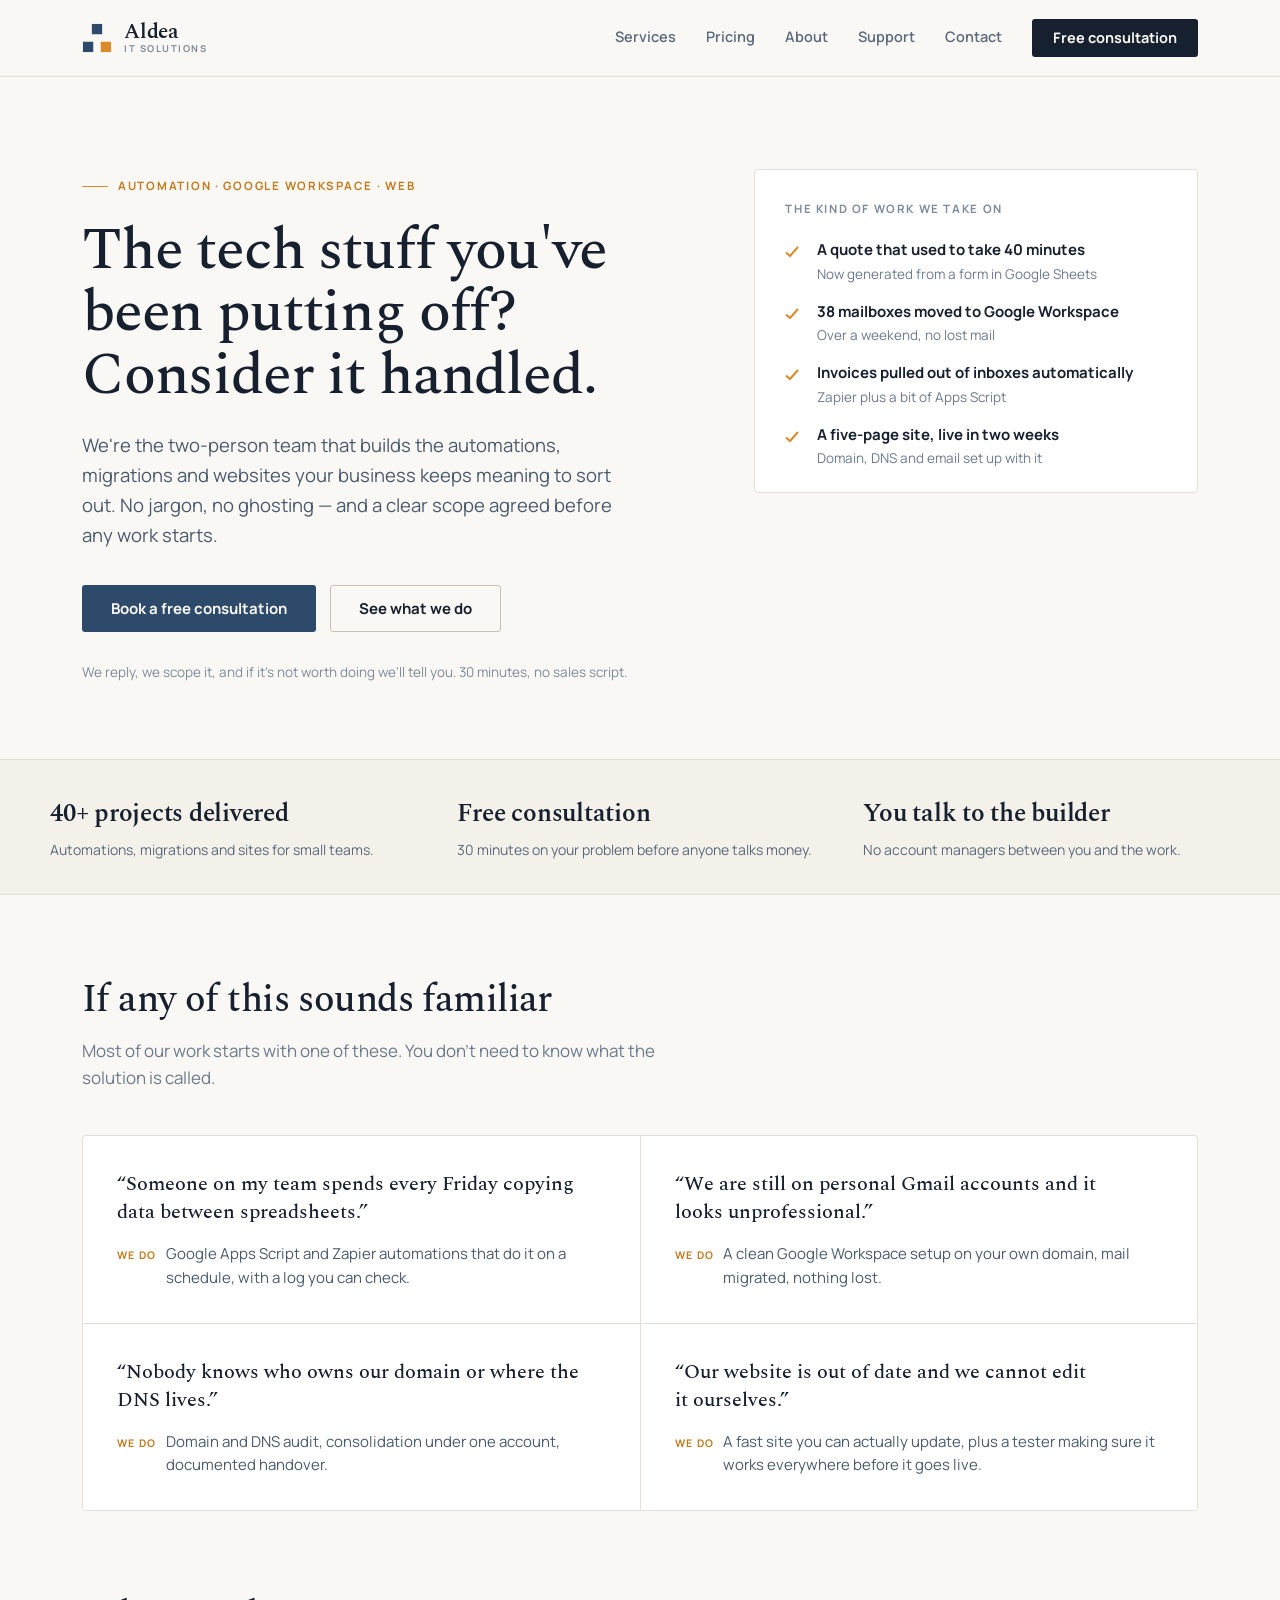
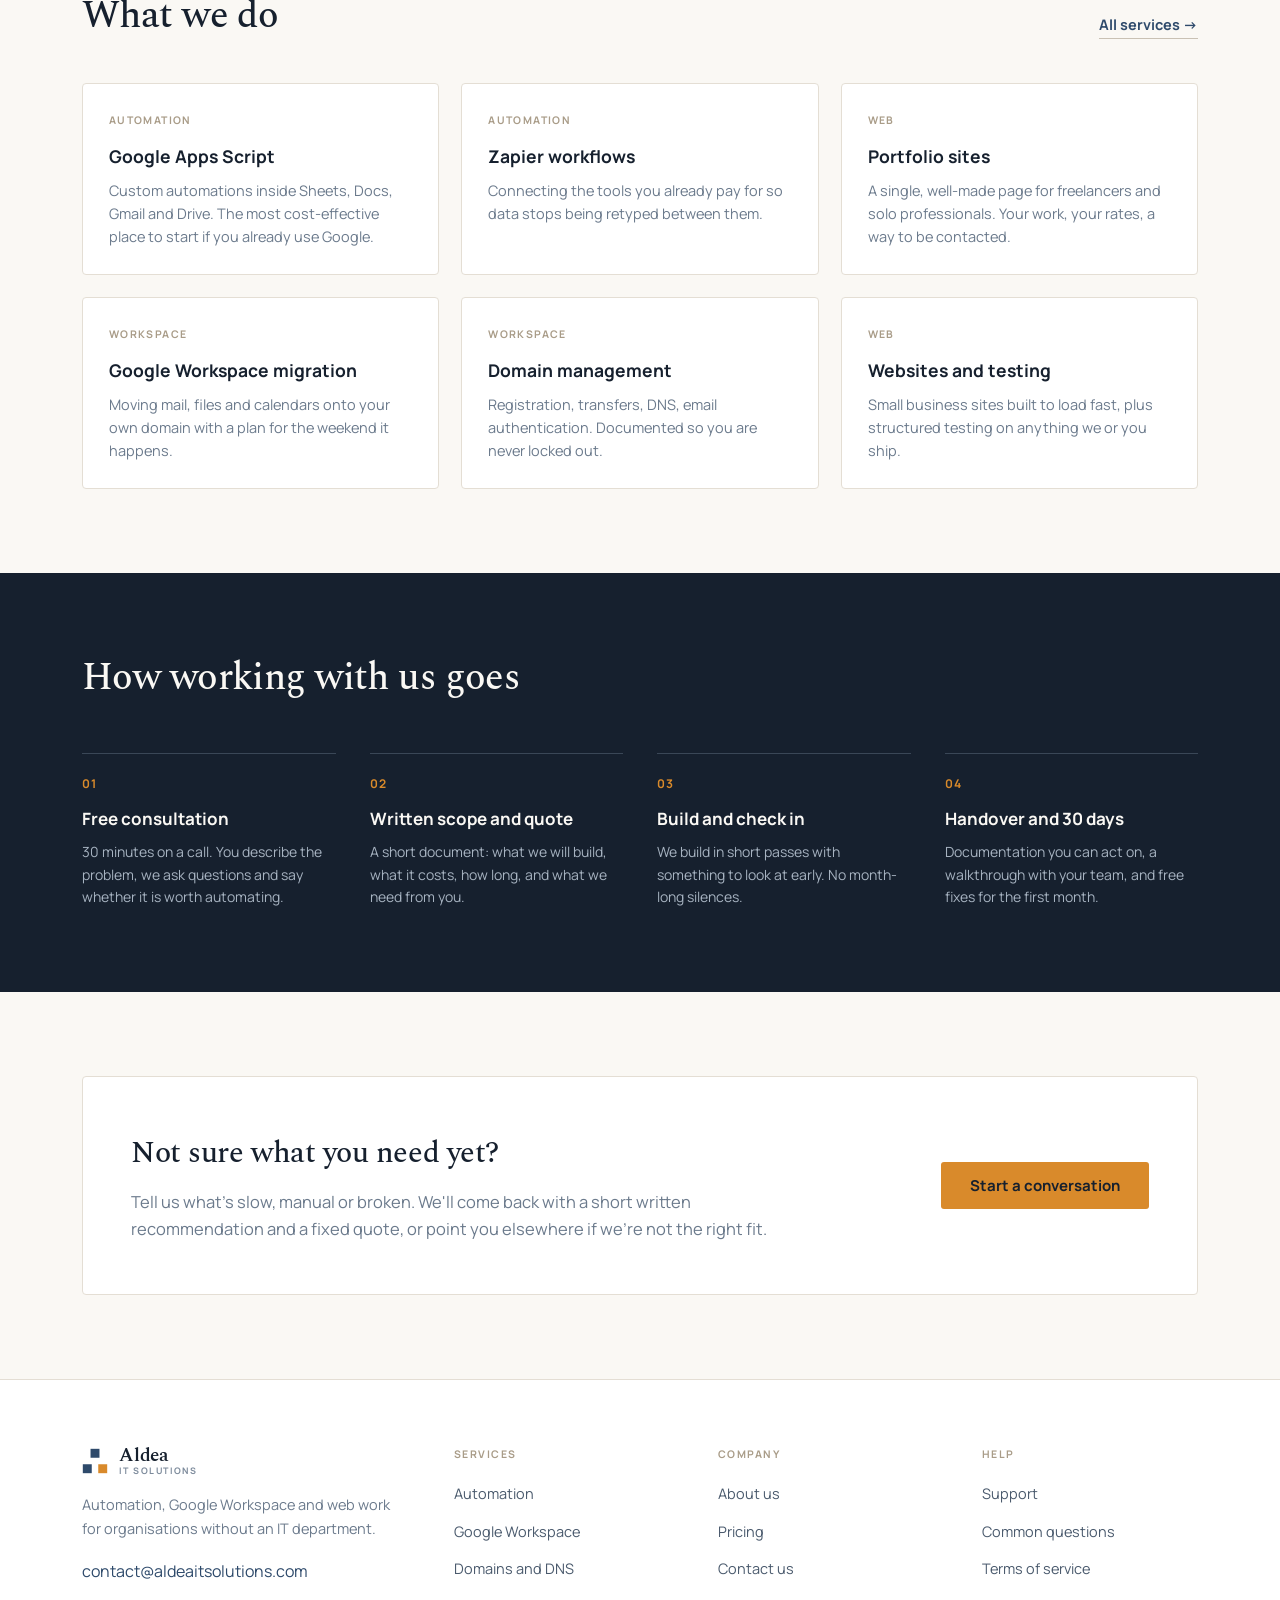
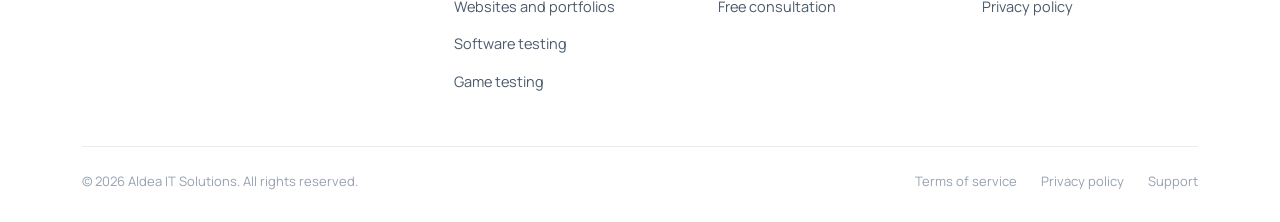
==== index.html @ 559ce342 "Initial commit: Aldea IT Solutions website Co-Authored-By: Claude Sonnet 5 <noreply@anthropic.com>" ====
<!DOCTYPE html>
<html lang="en">
<head>
  <meta charset="utf-8">
  <meta name="viewport" content="width=device-width, initial-scale=1">
  <title>Aldea IT Solutions — automation, Google Workspace and web for small teams</title>
  <meta name="description" content="Aldea IT Solutions builds the automations, Google Workspace migrations and websites that small teams don't have the time or in-house skills for. Clear scope and a fixed price before any work starts.">
  <link rel="icon" href="assets/favicon.svg" type="image/svg+xml">
  <link rel="preconnect" href="https://fonts.googleapis.com">
  <link rel="preconnect" href="https://fonts.gstatic.com" crossorigin>
  <link href="https://fonts.googleapis.com/css2?family=Manrope:wght@400;500;600;700&family=Spectral:ital,wght@0,400;0,500;0,600;1,400&display=swap" rel="stylesheet">
  <link rel="stylesheet" href="assets/styles.css">
  <meta property="og:title" content="Aldea IT Solutions">
  <meta property="og:description" content="Automation, Google Workspace and web work for organisations without an IT department.">
  <meta property="og:type" content="website">
  <link href="https://assets.calendly.com/assets/external/widget.css" rel="stylesheet">
  <script src="https://assets.calendly.com/assets/external/widget.js" type="text/javascript" async></script>
</head>
<body>

  <header class="site-header">
    <div class="wrap site-header__inner">
      <a class="brand" href="index.html" aria-label="Aldea IT Solutions — home">
        <svg class="brand__mark" viewBox="0 0 32 32" fill="none" aria-hidden="true">
          <rect x="10.5" y="1" width="11" height="11" fill="#2E4A6B"/>
          <rect x="1" y="20" width="11" height="11" fill="#2E4A6B"/>
          <rect x="20" y="20" width="11" height="11" fill="#D98A2B"/>
        </svg>
        <span class="brand__text">
          <span class="brand__name">Aldea</span>
          <span class="brand__sub">IT Solutions</span>
        </span>
      </a>
      <button class="nav-toggle" type="button" aria-expanded="false" aria-controls="primary-nav" aria-label="Open menu"><span></span></button>
      <nav class="nav" id="primary-nav" aria-label="Primary">
        <a class="nav__link" href="services.html">Services</a>
        <a class="nav__link" href="pricing.html">Pricing</a>
        <a class="nav__link" href="about.html">About</a>
        <a class="nav__link" href="support.html">Support</a>
        <a class="nav__link" href="contact.html">Contact</a>
        <a class="nav__cta btn btn--dark btn--sm" href="contact.html" onclick="Calendly.initPopupWidget({url:'https://calendly.com/aldeaitsolutions'});return false;">Free consultation</a>
      </nav>
    </div>
  </header>

  <main>
    <!-- Hero -->
    <section class="hero">
      <div class="wrap hero__grid">
        <div>
          <p class="eyebrow">Automation &middot; Google Workspace &middot; Web</p>
          <h1 class="hero__title">The tech stuff you've been putting off? Consider it handled.</h1>
          <p class="hero__lead">We're the two-person team that builds the automations, migrations and websites your business keeps meaning to sort out. No jargon, no ghosting &mdash; and a clear scope agreed before any work starts.</p>
          <div class="hero__actions">
            <a class="btn btn--primary" href="contact.html" onclick="Calendly.initPopupWidget({url:'https://calendly.com/aldeaitsolutions'});return false;">Book a free consultation</a>
            <a class="btn btn--outline" href="services.html">See what we do</a>
          </div>
          <p class="hero__note">We reply, we scope it, and if it's not worth doing we'll tell you. 30 minutes, no sales script.</p>
        </div>
        <div class="hero__card">
          <div class="hero__card-head">The kind of work we take on</div>
          <ul class="checklist">
            <li>
              <svg width="14" height="14" viewBox="0 0 14 14" fill="none" aria-hidden="true"><path d="M1 7.5L5 11L13 2" stroke="#D98A2B" stroke-width="2"/></svg>
              <div><b>A quote that used to take 40 minutes</b><span>Now generated from a form in Google Sheets</span></div>
            </li>
            <li>
              <svg width="14" height="14" viewBox="0 0 14 14" fill="none" aria-hidden="true"><path d="M1 7.5L5 11L13 2" stroke="#D98A2B" stroke-width="2"/></svg>
              <div><b>38 mailboxes moved to Google Workspace</b><span>Over a weekend, no lost mail</span></div>
            </li>
            <li>
              <svg width="14" height="14" viewBox="0 0 14 14" fill="none" aria-hidden="true"><path d="M1 7.5L5 11L13 2" stroke="#D98A2B" stroke-width="2"/></svg>
              <div><b>Invoices pulled out of inboxes automatically</b><span>Zapier plus a bit of Apps Script</span></div>
            </li>
            <li>
              <svg width="14" height="14" viewBox="0 0 14 14" fill="none" aria-hidden="true"><path d="M1 7.5L5 11L13 2" stroke="#D98A2B" stroke-width="2"/></svg>
              <div><b>A five-page site, live in two weeks</b><span>Domain, DNS and email set up with it</span></div>
            </li>
          </ul>
        </div>
      </div>
    </section>

    <!-- Trust bar -->
    <section class="section--warm">
      <div class="wrap trust">
        <div>
          <div class="trust__big">40+ projects delivered</div>
          <div class="trust__small">Automations, migrations and sites for small teams.</div>
        </div>
        <div>
          <div class="trust__big">Free consultation</div>
          <div class="trust__small">30 minutes on your problem before anyone talks money.</div>
        </div>
        <div>
          <div class="trust__big">You talk to the builder</div>
          <div class="trust__small">No account managers between you and the work.</div>
        </div>
      </div>
    </section>

    <!-- Problems -->
    <section class="section">
      <div class="wrap">
        <div class="section__head">
          <h2 class="section-title">If any of this sounds familiar</h2>
          <p class="section-lead">Most of our work starts with one of these. You don't need to know what the solution is called.</p>
        </div>
        <div class="problems">
          <div class="problem">
            <p class="problem__pain">&ldquo;Someone on my team spends every Friday copying data between spreadsheets.&rdquo;</p>
            <p class="problem__fix"><b>We do</b><span>Google Apps Script and Zapier automations that do it on a schedule, with a log you can check.</span></p>
          </div>
          <div class="problem">
            <p class="problem__pain">&ldquo;We are still on personal Gmail accounts and it looks unprofessional.&rdquo;</p>
            <p class="problem__fix"><b>We do</b><span>A clean Google Workspace setup on your own domain, mail migrated, nothing lost.</span></p>
          </div>
          <div class="problem">
            <p class="problem__pain">&ldquo;Nobody knows who owns our domain or where the DNS lives.&rdquo;</p>
            <p class="problem__fix"><b>We do</b><span>Domain and DNS audit, consolidation under one account, documented handover.</span></p>
          </div>
          <div class="problem">
            <p class="problem__pain">&ldquo;Our website is out of date and we cannot edit it ourselves.&rdquo;</p>
            <p class="problem__fix"><b>We do</b><span>A fast site you can actually update, plus a tester making sure it works everywhere before it goes live.</span></p>
          </div>
        </div>
      </div>
    </section>

    <!-- Services -->
    <section class="section" style="padding-top:0">
      <div class="wrap">
        <div class="section__head section__head--row">
          <h2 class="section-title">What we do</h2>
          <a class="link-arrow" href="services.html">All services &rarr;</a>
        </div>
        <div class="cards">
          <article class="card">
            <div class="card__tag">Automation</div>
            <div class="card__title">Google Apps Script</div>
            <p class="card__body">Custom automations inside Sheets, Docs, Gmail and Drive. The most cost-effective place to start if you already use Google.</p>
          </article>
          <article class="card">
            <div class="card__tag">Automation</div>
            <div class="card__title">Zapier workflows</div>
            <p class="card__body">Connecting the tools you already pay for so data stops being retyped between them.</p>
          </article>
          <article class="card">
            <div class="card__tag">Web</div>
            <div class="card__title">Portfolio sites</div>
            <p class="card__body">A single, well-made page for freelancers and solo professionals. Your work, your rates, a way to be contacted.</p>
          </article>
          <article class="card">
            <div class="card__tag">Workspace</div>
            <div class="card__title">Google Workspace migration</div>
            <p class="card__body">Moving mail, files and calendars onto your own domain with a plan for the weekend it happens.</p>
          </article>
          <article class="card">
            <div class="card__tag">Workspace</div>
            <div class="card__title">Domain management</div>
            <p class="card__body">Registration, transfers, DNS, email authentication. Documented so you are never locked out.</p>
          </article>
          <article class="card">
            <div class="card__tag">Web</div>
            <div class="card__title">Websites and testing</div>
            <p class="card__body">Small business sites built to load fast, plus structured testing on anything we or you ship.</p>
          </article>
        </div>
      </div>
    </section>

    <!-- Process -->
    <section class="section section--dark">
      <div class="wrap">
        <h2 class="section-title" style="color:var(--on-dark);margin-bottom:52px">How working with us goes</h2>
        <div class="steps">
          <div class="step">
            <div class="step__n">01</div>
            <div class="step__title">Free consultation</div>
            <p class="step__body">30 minutes on a call. You describe the problem, we ask questions and say whether it is worth automating.</p>
          </div>
          <div class="step">
            <div class="step__n">02</div>
            <div class="step__title">Written scope and quote</div>
            <p class="step__body">A short document: what we will build, what it costs, how long, and what we need from you.</p>
          </div>
          <div class="step">
            <div class="step__n">03</div>
            <div class="step__title">Build and check in</div>
            <p class="step__body">We build in short passes with something to look at early. No month-long silences.</p>
          </div>
          <div class="step">
            <div class="step__n">04</div>
            <div class="step__title">Handover and 30 days</div>
            <p class="step__body">Documentation you can act on, a walkthrough with your team, and free fixes for the first month.</p>
          </div>
        </div>
      </div>
    </section>

    <!-- CTA -->
    <section class="section">
      <div class="wrap">
        <div class="cta-band">
          <div>
            <h2 class="cta-band__title">Not sure what you need yet?</h2>
            <p class="cta-band__text">Tell us what's slow, manual or broken. We'll come back with a short written recommendation and a fixed quote, or point you elsewhere if we're not the right fit.</p>
          </div>
          <a class="btn btn--accent" href="contact.html">Start a conversation</a>
        </div>
      </div>
    </section>
  </main>

  <!-- FOOTER (identical on every page) -->
  <footer class="site-footer">
    <div class="wrap">
      <div class="site-footer__grid">
        <div class="foot-brand">
          <div class="foot-brand__row">
            <svg class="brand__mark" viewBox="0 0 32 32" fill="none" aria-hidden="true">
              <rect x="10.5" y="1" width="11" height="11" fill="#2E4A6B"/>
              <rect x="1" y="20" width="11" height="11" fill="#2E4A6B"/>
              <rect x="20" y="20" width="11" height="11" fill="#D98A2B"/>
            </svg>
            <span class="brand__text">
              <span class="brand__name">Aldea</span>
              <span class="brand__sub">IT Solutions</span>
            </span>
          </div>
          <p>Automation, Google Workspace and web work for organisations without an IT department.</p>
          <a href="mailto:contact@aldeaitsolutions.com">contact@aldeaitsolutions.com</a>
        </div>
        <div class="foot-col">
          <div class="foot-col__head">Services</div>
          <ul>
            <li><a href="services.html">Automation</a></li>
            <li><a href="services.html">Google Workspace</a></li>
            <li><a href="services.html">Domains and DNS</a></li>
            <li><a href="services.html">Websites and portfolios</a></li>
            <li><a href="services.html">Software testing</a></li>
            <li><a href="services.html">Game testing</a></li>
          </ul>
        </div>
        <div class="foot-col">
          <div class="foot-col__head">Company</div>
          <ul>
            <li><a href="about.html">About us</a></li>
            <li><a href="pricing.html">Pricing</a></li>
            <li><a href="contact.html">Contact us</a></li>
            <li><a href="contact.html">Free consultation</a></li>
          </ul>
        </div>
        <div class="foot-col">
          <div class="foot-col__head">Help</div>
          <ul>
            <li><a href="support.html">Support</a></li>
            <li><a href="support.html">Common questions</a></li>
            <li><a href="terms.html">Terms of service</a></li>
            <li><a href="privacy.html">Privacy policy</a></li>
          </ul>
        </div>
      </div>
      <div class="foot-bottom">
        <span>&copy; <span data-year>2026</span> Aldea IT Solutions. All rights reserved.</span>
        <div class="foot-bottom__links">
          <a href="terms.html">Terms of service</a>
          <a href="privacy.html">Privacy policy</a>
          <a href="support.html">Support</a>
        </div>
      </div>
    </div>
  </footer>

  <script src="assets/main.js"></script>
</body>
</html>
---- assets/styles.css ----
/* =========================================================================
   Aldea IT Solutions — site styles
   Design tokens taken from the Claude Design mockup (Aldea IT Solutions.dc.html)
   ========================================================================= */

:root {
  /* Surfaces */
  --bg: #FAF8F4;
  --bg-warm: #F4F1EA;
  --surface: #FFFFFF;
  --ink: #16202E;          /* near-black; also the dark section background */

  /* Brand */
  --navy: #2E4A6B;
  --navy-deep: #16202E;
  --amber: #D98A2B;
  --amber-deep: #C07A1F;

  /* Text */
  --text: #16202E;
  --text-2: #4A5A6D;
  --text-3: #6B7A8C;
  --muted: #7C8A9B;
  --muted-2: #96A2B0;
  --tag: #A99C88;

  /* Lines */
  --border: #E4DED4;
  --border-soft: #EFEBE3;
  --border-strong: #C9C1B4;
  --field-border: #DCD5C9;

  /* Dark section */
  --on-dark: #FAF8F4;
  --on-dark-2: #A7B3C1;
  --on-dark-border: #3A4757;

  --radius: 4px;
  --radius-sm: 3px;
  --wrap: 1180px;
  --pad: 32px;

  --serif: "Spectral", Georgia, "Times New Roman", serif;
  --sans: "Manrope", system-ui, -apple-system, "Segoe UI", Roboto, sans-serif;
}

/* ---------- Reset-ish ---------- */
*, *::before, *::after { box-sizing: border-box; }
html { -webkit-text-size-adjust: 100%; scroll-behavior: smooth; }
body {
  margin: 0;
  font-family: var(--sans);
  font-size: 16px;
  line-height: 1.6;
  color: var(--text);
  background: var(--bg);
  -webkit-font-smoothing: antialiased;
  text-rendering: optimizeLegibility;
}
img, svg { max-width: 100%; display: block; }
a { color: var(--navy); text-decoration: none; }
a:hover { color: var(--amber-deep); }
h1, h2, h3, h4, p { margin: 0; }
input, textarea, select, button { font-family: inherit; font-size: inherit; color: inherit; }
::selection { background: #F1DDBD; }
:focus-visible { outline: 2px solid var(--navy); outline-offset: 2px; border-radius: 2px; }

/* ---------- Layout helpers ---------- */
.wrap { max-width: var(--wrap); margin: 0 auto; padding: 0 var(--pad); }
.section { padding: 84px 0; }
.section--tight { padding: 60px 0; }
.section--dark { background: var(--ink); color: var(--on-dark); }
.section--warm { background: var(--bg-warm); border-block: 1px solid var(--border); }
.stack > * + * { margin-top: 1rem; }
.center { text-align: center; }

.eyebrow {
  display: inline-flex; align-items: center; gap: 10px;
  font-size: 11.5px; font-weight: 700; letter-spacing: 0.15em;
  text-transform: uppercase; color: var(--amber-deep); margin: 0;
}
.eyebrow::before {
  content: ""; width: 26px; height: 1px; background: var(--amber); flex: none;
}
.eyebrow--plain::before { display: none; }

.section-title {
  font-family: var(--serif); font-weight: 500; letter-spacing: -0.015em;
  font-size: clamp(28px, 3.4vw, 38px); line-height: 1.15; text-wrap: balance;
}
.section-lead {
  font-size: 17px; color: var(--text-3); line-height: 1.6; max-width: 34em;
  margin-top: 14px;
}
.section__head { margin-bottom: 44px; }
.section__head--row {
  display: flex; align-items: flex-end; justify-content: space-between;
  gap: 30px; flex-wrap: wrap;
}

.link-arrow {
  font-size: 14.5px; font-weight: 700; color: var(--navy);
  border-bottom: 1px solid var(--border-strong); padding-bottom: 2px;
  white-space: nowrap;
}
.link-arrow:hover { border-color: var(--navy); color: var(--navy); }

/* ---------- Buttons ---------- */
.btn {
  display: inline-block; cursor: pointer; border: 1px solid transparent;
  font-size: 15px; font-weight: 700; line-height: 1;
  padding: 15px 28px; border-radius: var(--radius-sm);
  transition: background-color .15s ease, border-color .15s ease, color .15s ease;
}
.btn--primary { background: var(--navy); color: var(--on-dark); }
.btn--primary:hover { background: var(--navy-deep); color: var(--on-dark); }
.btn--dark { background: var(--ink); color: var(--on-dark); }
.btn--dark:hover { background: var(--navy); color: var(--on-dark); }
.btn--accent { background: var(--amber); color: var(--ink); }
.btn--accent:hover { background: var(--amber-deep); color: var(--ink); }
.btn--outline { border-color: var(--border-strong); color: var(--ink); background: transparent; }
.btn--outline:hover { border-color: var(--ink); color: var(--ink); }
.btn--sm { padding: 11px 20px; font-size: 14.5px; }

/* ---------- Header ---------- */
.site-header {
  position: sticky; top: 0; z-index: 50;
  background: rgba(250, 248, 244, 0.92);
  backdrop-filter: blur(10px);
  -webkit-backdrop-filter: blur(10px);
  border-bottom: 1px solid var(--border);
}
.site-header__inner {
  height: 76px; display: flex; align-items: center; justify-content: space-between; gap: 28px;
}
.brand { display: flex; align-items: center; gap: 12px; }
.brand__mark { width: 30px; height: 30px; flex: none; }
.brand__text { display: flex; flex-direction: column; gap: 1px; line-height: 1; }
.brand__name {
  font-family: var(--serif); font-size: 21px; font-weight: 600;
  letter-spacing: -0.01em; color: var(--text);
}
.brand__sub {
  font-size: 9.5px; font-weight: 700; letter-spacing: 0.16em;
  text-transform: uppercase; color: var(--muted);
}

.nav { display: flex; align-items: center; gap: 30px; }
.nav__link {
  font-size: 14.5px; font-weight: 600; color: #5A6A7C;
  padding: 6px 0; border-bottom: 2px solid transparent;
}
.nav__link:hover { color: var(--text); }
.nav__link[aria-current="page"] { color: var(--text); border-bottom-color: var(--amber); }

.nav-toggle {
  display: none; width: 42px; height: 42px; border: 1px solid var(--border);
  background: var(--surface); border-radius: var(--radius-sm); cursor: pointer;
  padding: 0; align-items: center; justify-content: center;
}
.nav-toggle span, .nav-toggle span::before, .nav-toggle span::after {
  content: ""; display: block; width: 18px; height: 2px; background: var(--ink);
  transition: transform .2s ease, opacity .2s ease;
}
.nav-toggle span { position: relative; }
.nav-toggle span::before { position: absolute; top: -6px; left: 0; }
.nav-toggle span::after { position: absolute; top: 6px; left: 0; }
.nav-toggle[aria-expanded="true"] span { background: transparent; }
.nav-toggle[aria-expanded="true"] span::before { transform: translateY(6px) rotate(45deg); }
.nav-toggle[aria-expanded="true"] span::after { transform: translateY(-6px) rotate(-45deg); }

/* ---------- Hero ---------- */
.hero { padding: 92px 0 76px; }
.hero__grid {
  display: grid; grid-template-columns: 1.15fr 0.85fr; gap: 72px; align-items: start;
}
.hero__title {
  font-family: var(--serif); font-weight: 500; letter-spacing: -0.02em;
  font-size: clamp(38px, 4.6vw, 60px); line-height: 1.06; margin: 24px 0;
  text-wrap: pretty;
}
.hero__lead {
  font-size: 18.5px; line-height: 1.62; color: var(--text-2);
  max-width: 30em; margin-bottom: 34px; text-wrap: pretty;
}
.hero__actions { display: flex; gap: 14px; flex-wrap: wrap; margin-bottom: 30px; }
.hero__note { font-size: 13.5px; color: var(--muted); }

.hero__card {
  background: var(--surface); border: 1px solid var(--border);
  border-radius: var(--radius); padding: 30px 30px 24px;
}
.hero__card-head {
  font-size: 11.5px; font-weight: 700; letter-spacing: 0.14em;
  text-transform: uppercase; color: var(--muted); margin-bottom: 22px;
}

/* ---------- Checklist ---------- */
.checklist { display: flex; flex-direction: column; gap: 18px; list-style: none; margin: 0; padding: 0; }
.checklist li { display: grid; grid-template-columns: 20px 1fr; gap: 12px; align-items: start; }
.checklist svg { margin-top: 5px; }
.checklist b { display: block; font-size: 15px; font-weight: 700; line-height: 1.35; }
.checklist span { display: block; font-size: 13.5px; color: var(--text-3); line-height: 1.5; margin-top: 3px; }

/* ---------- Trust bar ---------- */
.trust { display: grid; grid-template-columns: repeat(3, 1fr); gap: 40px; padding: 34px 0; }
.trust__big {
  font-family: var(--serif); font-size: 25px; font-weight: 600; letter-spacing: -0.01em;
}
.trust__small { font-size: 14px; color: #5A6A7C; line-height: 1.5; margin-top: 5px; }

/* ---------- Problems ---------- */
.problems {
  display: grid; grid-template-columns: repeat(2, 1fr); gap: 1px;
  background: var(--border); border: 1px solid var(--border);
  border-radius: var(--radius); overflow: hidden;
}
.problem { background: var(--surface); padding: 34px; }
.problem__pain {
  font-family: var(--serif); font-size: 20px; font-weight: 500; line-height: 1.4;
  margin-bottom: 16px; text-wrap: pretty;
}
.problem__fix { display: flex; align-items: baseline; gap: 9px; }
.problem__fix b {
  font-size: 10.5px; font-weight: 700; letter-spacing: 0.13em; text-transform: uppercase;
  color: var(--amber-deep); white-space: nowrap;
}
.problem__fix span { font-size: 15px; color: var(--text-2); line-height: 1.55; }

/* ---------- Card grid ---------- */
.cards { display: grid; grid-template-columns: repeat(3, 1fr); gap: 22px; }
.card {
  background: var(--surface); border: 1px solid var(--border);
  border-radius: var(--radius); padding: 28px 26px 26px;
  transition: border-color .15s ease;
}
.card:hover { border-color: var(--border-strong); }
.card__tag {
  font-size: 10.5px; font-weight: 700; letter-spacing: 0.13em; text-transform: uppercase;
  color: var(--tag); margin-bottom: 16px;
}
.card__title { font-size: 17.5px; font-weight: 700; line-height: 1.35; margin-bottom: 10px; }
.card__body { font-size: 14.5px; color: var(--text-3); line-height: 1.6; }

/* ---------- Steps ---------- */
.steps { display: grid; grid-template-columns: repeat(4, 1fr); gap: 34px; }
.step { border-top: 1px solid var(--on-dark-border); padding-top: 20px; }
.step__n {
  font-size: 12px; font-weight: 700; color: var(--amber);
  letter-spacing: 0.1em; margin-bottom: 12px;
}
.step__title { font-size: 17px; font-weight: 700; margin-bottom: 9px; color: var(--on-dark); }
.step__body { font-size: 14px; color: var(--on-dark-2); line-height: 1.6; }

/* light steps variant (pricing, about) */
.steps--light .step { border-top-color: var(--border); }
.steps--light .step__n { color: var(--amber-deep); }
.steps--light .step__title { color: var(--text); }
.steps--light .step__body { color: var(--text-3); }
.steps--five { grid-template-columns: repeat(5, 1fr); }

/* ---------- CTA band ---------- */
.cta-band {
  border: 1px solid var(--border); background: var(--surface);
  border-radius: var(--radius); padding: 52px 48px;
  display: grid; grid-template-columns: 1fr auto; gap: 40px; align-items: center;
}
.cta-band--dark { background: var(--ink); border-color: var(--ink); color: var(--on-dark); }
.cta-band__title {
  font-family: var(--serif); font-weight: 500; letter-spacing: -0.015em;
  font-size: clamp(24px, 2.6vw, 30px); margin-bottom: 12px;
}
.cta-band--dark .cta-band__title { color: var(--on-dark); }
.cta-band__text { font-size: 16.5px; color: var(--text-3); line-height: 1.6; max-width: 40em; }
.cta-band--dark .cta-band__text { color: var(--on-dark-2); }

/* ---------- Page intro (subpages) ---------- */
.page-head { padding: 76px 0 0; }
.page-head__inner { max-width: 44em; }
.page-title {
  font-family: var(--serif); font-weight: 500; letter-spacing: -0.02em;
  font-size: clamp(32px, 4vw, 50px); line-height: 1.12; margin: 20px 0 22px;
  text-wrap: balance;
}
.page-head__lead { font-size: 18px; color: var(--text-2); line-height: 1.62; }

/* ---------- Services pillars ---------- */
.pillars {
  display: flex; flex-direction: column; gap: 1px;
  background: var(--border); border: 1px solid var(--border); border-radius: var(--radius);
  overflow: hidden;
}
.pillar {
  background: var(--surface); padding: 44px 40px;
  display: grid; grid-template-columns: 0.9fr 1.4fr; gap: 48px;
}
.pillar__num {
  font-size: 10.5px; font-weight: 700; letter-spacing: 0.13em; text-transform: uppercase;
  color: var(--tag); margin-bottom: 14px;
}
.pillar__title {
  font-family: var(--serif); font-size: 27px; font-weight: 500; letter-spacing: -0.015em;
  line-height: 1.25; margin-bottom: 14px;
}
.pillar__intro { font-size: 15px; color: var(--text-3); line-height: 1.6; }
.pillar__items { display: flex; flex-direction: column; gap: 22px; }
.pillar__item { display: grid; grid-template-columns: 20px 1fr; gap: 14px; align-items: start; }
.pillar__item svg { margin-top: 5px; }
.pillar__item b { display: block; font-size: 16px; font-weight: 700; margin-bottom: 5px; }
.pillar__item p { font-size: 14.5px; color: var(--text-3); line-height: 1.6; }

.note-cards { display: grid; grid-template-columns: 1fr 1fr; gap: 22px; margin-top: 22px; }
.note-card {
  background: var(--bg-warm); border: 1px solid var(--border);
  border-radius: var(--radius); padding: 32px 30px;
}
.note-card b { display: block; font-size: 17px; font-weight: 700; margin-bottom: 10px; }
.note-card p { font-size: 14.5px; color: #5A6A7C; line-height: 1.65; }
.note-card p + a { display: inline-block; margin-top: 14px; }

/* ---------- Pricing models ---------- */
.models { display: grid; grid-template-columns: repeat(4, 1fr); gap: 18px; margin-bottom: 22px; }
.model {
  background: var(--surface); border: 1px solid var(--border);
  border-radius: var(--radius); padding: 34px 30px 30px;
  display: flex; flex-direction: column;
}
.model__tag {
  font-size: 10.5px; font-weight: 700; letter-spacing: 0.13em; text-transform: uppercase;
  color: var(--tag); margin-bottom: 16px;
}
.model__title {
  font-family: var(--serif); font-size: 24px; font-weight: 500; line-height: 1.25;
  margin-bottom: 12px;
}
.model__body { font-size: 15px; color: var(--text-3); line-height: 1.6; margin-bottom: 24px; }
.model__points { list-style: none; margin: auto 0 0; padding: 0; display: flex; flex-direction: column; gap: 12px; }
.model__points li { display: grid; grid-template-columns: 16px 1fr; gap: 10px; align-items: start; }
.model__points svg { margin-top: 5px; }
.model__points span { font-size: 14px; color: var(--text-2); line-height: 1.55; }

.quote-box {
  background: var(--bg-warm); border: 1px solid var(--border);
  border-radius: var(--radius); padding: 40px 38px;
}
.quote-box .section-title { font-size: 25px; margin-bottom: 26px; }

/* ---------- About ---------- */
.about-grid {
  max-width: 44em;
}
.about-grid p { font-size: 18px; color: var(--text-2); line-height: 1.68; }
.about-grid p + p { margin-top: 20px; }

.glance {
  background: var(--surface); border: 1px solid var(--border);
  border-radius: var(--radius); padding: 32px 30px;
}
.glance__head {
  font-size: 11.5px; font-weight: 700; letter-spacing: 0.14em; text-transform: uppercase;
  color: var(--muted); margin-bottom: 22px;
}
.glance dl { margin: 0; display: flex; flex-direction: column; gap: 20px; }
.glance div { border-bottom: 1px solid var(--border-soft); padding-bottom: 18px; }
.glance div:last-child { border-bottom: 0; padding-bottom: 0; }
.glance dt {
  font-size: 12px; font-weight: 700; letter-spacing: 0.1em; text-transform: uppercase;
  color: var(--tag); margin-bottom: 6px;
}
.glance dd { margin: 0; font-size: 15.5px; color: var(--text); line-height: 1.5; }

.values { display: grid; grid-template-columns: repeat(3, 1fr); gap: 34px; }
.value b { display: block; font-size: 18px; font-weight: 700; margin-bottom: 10px; }
.value p { font-size: 15px; color: var(--text-3); line-height: 1.65; }
.value::before {
  content: ""; display: block; width: 30px; height: 2px; background: var(--amber);
  margin-bottom: 18px;
}

/* ---------- Contact / Support forms ---------- */
.contact-grid { display: grid; grid-template-columns: 0.85fr 1.15fr; gap: 72px; align-items: start; }
.support-grid { display: grid; grid-template-columns: 1.05fr 0.95fr; gap: 60px; align-items: start; }

.contact-info { display: flex; flex-direction: column; gap: 26px; margin-top: 40px; }
.contact-info div { border-top: 1px solid var(--border); padding-top: 20px; }
.contact-info dt {
  font-size: 11.5px; font-weight: 700; letter-spacing: 0.12em; text-transform: uppercase;
  color: var(--tag); margin-bottom: 7px;
}
.contact-info dd { margin: 0; font-size: 16.5px; font-weight: 600; }

.form-card {
  background: var(--surface); border: 1px solid var(--border);
  border-radius: var(--radius); padding: 40px 38px;
}
.form-card__head {
  font-size: 11.5px; font-weight: 700; letter-spacing: 0.14em; text-transform: uppercase;
  color: var(--muted); margin-bottom: 28px;
}
.form-row { display: grid; grid-template-columns: 1fr 1fr; gap: 20px; margin-bottom: 20px; }
.field { display: flex; flex-direction: column; gap: 8px; margin-bottom: 20px; }
.field--last { margin-bottom: 12px; }
.field > span { font-size: 13px; font-weight: 700; color: var(--text); }
.field input, .field textarea, .field select {
  padding: 12px 13px; border: 1px solid var(--field-border); border-radius: var(--radius-sm);
  background: #FCFBF8; color: var(--text); outline: none; width: 100%;
  transition: border-color .15s ease;
}
.field textarea { resize: vertical; line-height: 1.55; min-height: 120px; }
.field input:focus, .field textarea:focus, .field select:focus { border-color: var(--navy); }

.seg { display: flex; gap: 10px; }
.seg input { position: absolute; opacity: 0; pointer-events: none; }
.seg label {
  flex: 1; text-align: center; font-size: 13.5px; font-weight: 600; cursor: pointer;
  padding: 11px 8px; border-radius: var(--radius-sm);
  border: 1px solid var(--field-border); background: #FCFBF8; color: #5A6A7C;
}
.seg input:checked + label { background: var(--ink); color: var(--on-dark); border-color: var(--ink); }
.seg input:focus-visible + label { outline: 2px solid var(--navy); outline-offset: 2px; }

.form-foot { display: flex; align-items: center; gap: 20px; flex-wrap: wrap; margin-top: 4px; }
.form-foot span { font-size: 13px; color: var(--muted); }
.form-hp { position: absolute; left: -9999px; width: 1px; height: 1px; overflow: hidden; }

/* ---------- FAQ ---------- */
.faq { border-top: 1px solid var(--border); }
.faq details { border-bottom: 1px solid var(--border); }
.faq summary {
  display: flex; align-items: center; justify-content: space-between; gap: 20px;
  padding: 19px 2px; cursor: pointer; list-style: none;
  font-size: 15.5px; font-weight: 600; line-height: 1.45;
}
.faq summary::-webkit-details-marker { display: none; }
.faq summary::after {
  content: "+"; font-size: 19px; color: var(--amber-deep); font-weight: 500; line-height: 1;
  flex: none;
}
.faq details[open] summary::after { content: "\2212"; }
.faq p { font-size: 14.5px; color: var(--text-3); line-height: 1.65; padding: 0 2px 20px; max-width: 42em; }

/* ---------- Legal ---------- */
.legal { max-width: 46em; }
.legal__updated { font-size: 14px; color: var(--muted-2); margin: 12px 0 28px; }
.legal__callout {
  background: var(--bg-warm); border-left: 2px solid var(--amber);
  padding: 16px 20px; margin-bottom: 48px;
}
.legal__callout p { font-size: 14px; color: #5A6A7C; line-height: 1.6; }
.legal__sections { display: flex; flex-direction: column; gap: 38px; }
.legal__sections h2 {
  font-family: var(--serif); font-size: 22px; font-weight: 500; letter-spacing: -0.01em;
  margin-bottom: 12px;
}
.legal__sections p { font-size: 16px; color: var(--text-2); line-height: 1.7; }
.legal__foot {
  margin-top: 56px; border-top: 1px solid var(--border); padding-top: 28px;
  font-size: 15px; color: var(--text-3); line-height: 1.65;
}

/* ---------- Confirmation (thanks) ---------- */
.confirm { max-width: 34em; margin: 0 auto; text-align: center; padding: 40px 0 20px; }
.confirm svg { margin: 0 auto 22px; }
.confirm h1 {
  font-family: var(--serif); font-size: 30px; font-weight: 500; margin-bottom: 12px;
}
.confirm p { font-size: 15.5px; color: var(--text-3); line-height: 1.6; margin-bottom: 26px; }

/* ---------- Footer ---------- */
.site-footer { background: var(--surface); border-top: 1px solid var(--border); }
.site-footer__grid {
  display: grid; grid-template-columns: 1.5fr 1fr 1fr 1fr; gap: 48px;
  padding: 66px 0 52px;
}
.foot-brand__row { display: flex; align-items: center; gap: 11px; margin-bottom: 18px; }
.foot-brand .brand__mark { width: 26px; height: 26px; }
.foot-brand .brand__name { font-size: 19px; }
.foot-brand .brand__sub { font-size: 9px; }
.foot-brand p { font-size: 14.5px; color: var(--text-3); line-height: 1.65; max-width: 26em; margin-bottom: 18px; }
.foot-col__head {
  font-size: 10.5px; font-weight: 700; letter-spacing: 0.14em; text-transform: uppercase;
  color: var(--tag); margin-bottom: 18px;
}
.foot-col ul { list-style: none; margin: 0; padding: 0; display: flex; flex-direction: column; gap: 12px; }
.foot-col a { font-size: 14.5px; color: var(--text-2); }
.foot-col a:hover { color: var(--amber-deep); }
.foot-bottom {
  border-top: 1px solid var(--border-soft); padding: 24px 0 30px;
  display: flex; align-items: center; justify-content: space-between; gap: 24px; flex-wrap: wrap;
}
.foot-bottom, .foot-bottom a { font-size: 13px; color: var(--muted-2); }
.foot-bottom a:hover { color: var(--ink); }
.foot-bottom__links { display: flex; gap: 24px; flex-wrap: wrap; }

/* =========================================================================
   Responsive
   ========================================================================= */
@media (max-width: 1000px) {
  .hero__grid { grid-template-columns: 1fr; gap: 44px; }
  .about-grid { grid-template-columns: 1fr; gap: 40px; }
  .contact-grid, .support-grid { grid-template-columns: 1fr; gap: 44px; }
  .pillar { grid-template-columns: 1fr; gap: 26px; }
  .steps { grid-template-columns: repeat(2, 1fr); gap: 28px 34px; }
  .models { grid-template-columns: repeat(2, 1fr); }
  .site-footer__grid { grid-template-columns: 1fr 1fr; gap: 40px; }
}

@media (max-width: 860px) {
  :root { --pad: 24px; }
  .nav-toggle { display: inline-flex; }
  .nav {
    position: absolute; left: 0; right: 0; top: 100%;
    flex-direction: column; align-items: stretch; gap: 0;
    background: var(--bg); border-bottom: 1px solid var(--border);
    padding: 8px var(--pad) 20px; display: none;
  }
  .nav.is-open { display: flex; }
  .nav__link { padding: 14px 0; border-bottom: 1px solid var(--border-soft); }
  .nav__link[aria-current="page"] { border-bottom-color: var(--border-soft); color: var(--amber-deep); }
  .nav__cta { margin-top: 14px; text-align: center; }
  .section { padding: 60px 0; }
  .cards { grid-template-columns: 1fr 1fr; }
  .cta-band { grid-template-columns: 1fr; gap: 26px; padding: 36px 30px; }
  .note-cards { grid-template-columns: 1fr; }
  .quote-box .steps { grid-template-columns: 1fr 1fr; }
}

@media (max-width: 620px) {
  .problems { grid-template-columns: 1fr; }
  .trust { grid-template-columns: 1fr; gap: 22px; }
  .cards { grid-template-columns: 1fr; }
  .models { grid-template-columns: 1fr; }
  .values { grid-template-columns: 1fr; gap: 26px; }
  .steps, .quote-box .steps { grid-template-columns: 1fr; }
  .form-row { grid-template-columns: 1fr; gap: 0; }
  .site-footer__grid { grid-template-columns: 1fr; gap: 32px; }
  .hero { padding: 60px 0 56px; }
  .form-card { padding: 30px 24px; }
}

@media (prefers-reduced-motion: reduce) {
  * { scroll-behavior: auto !important; transition: none !important; }
}
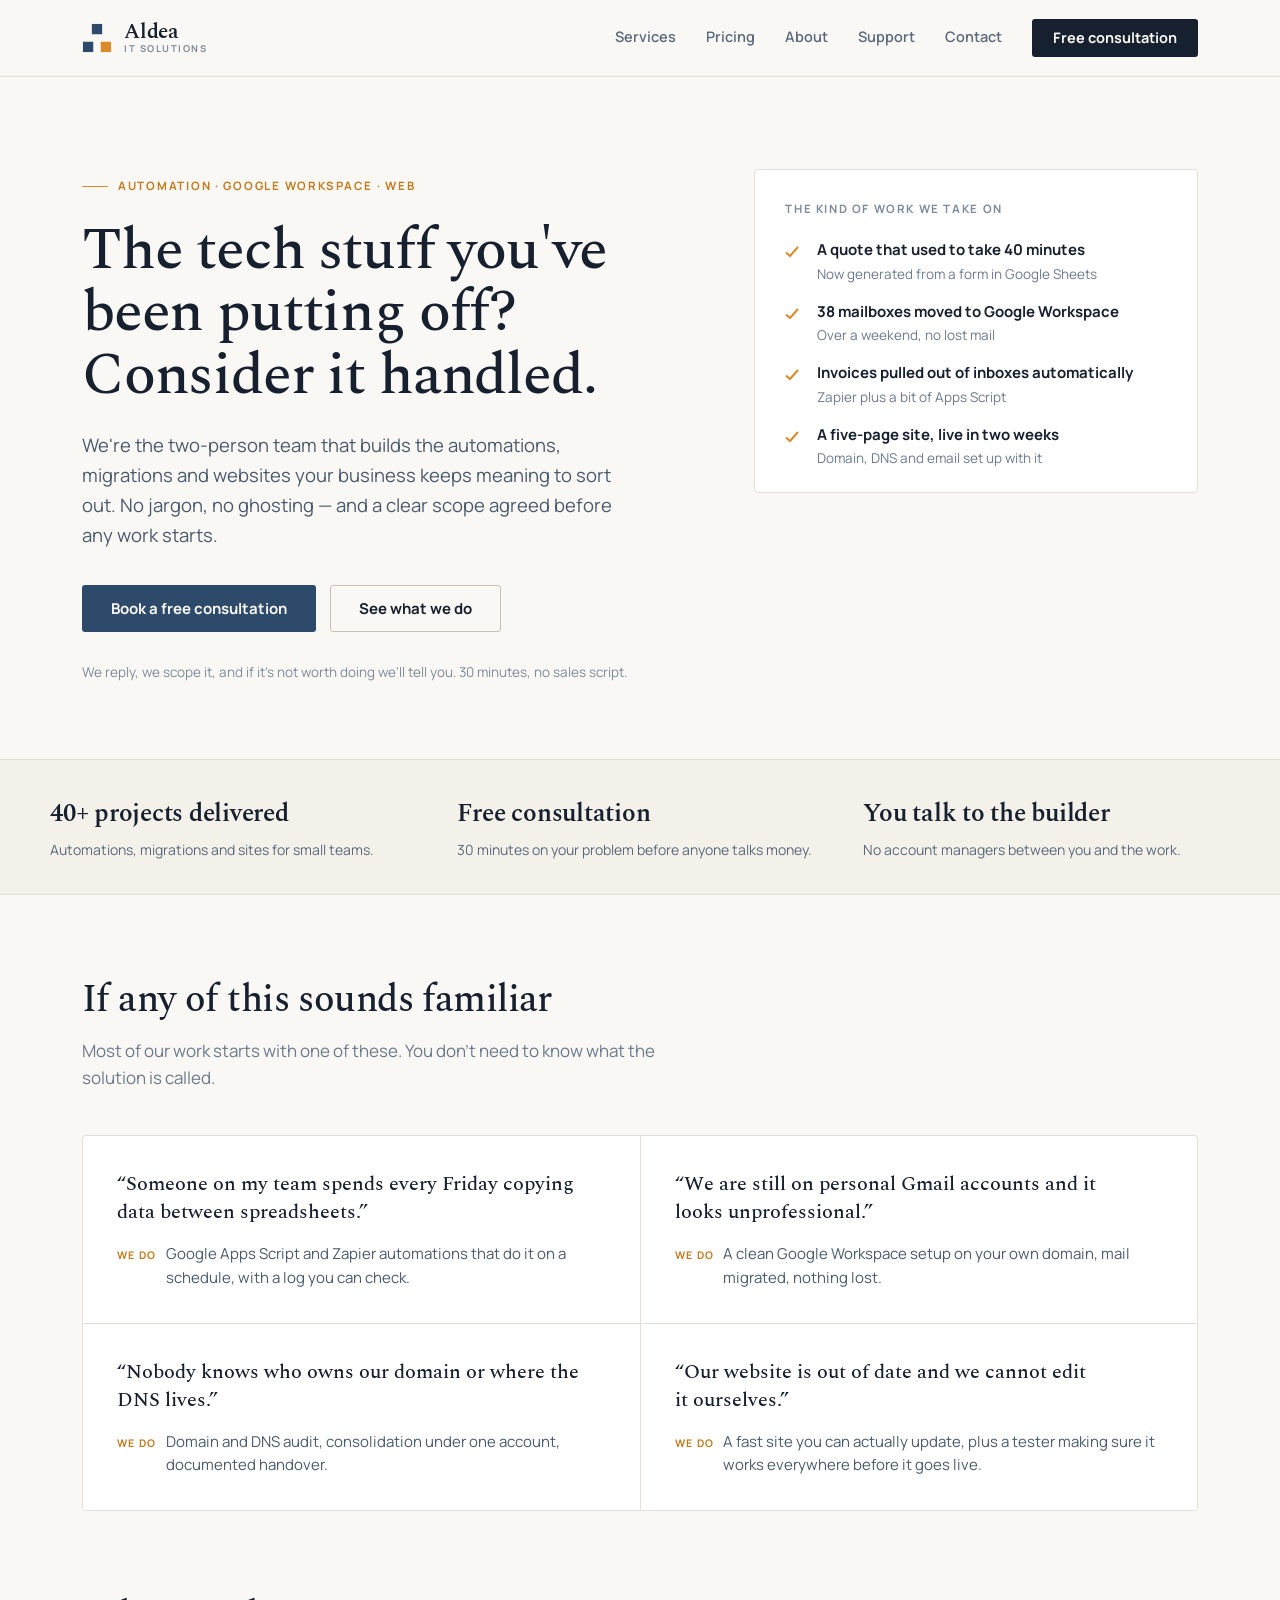
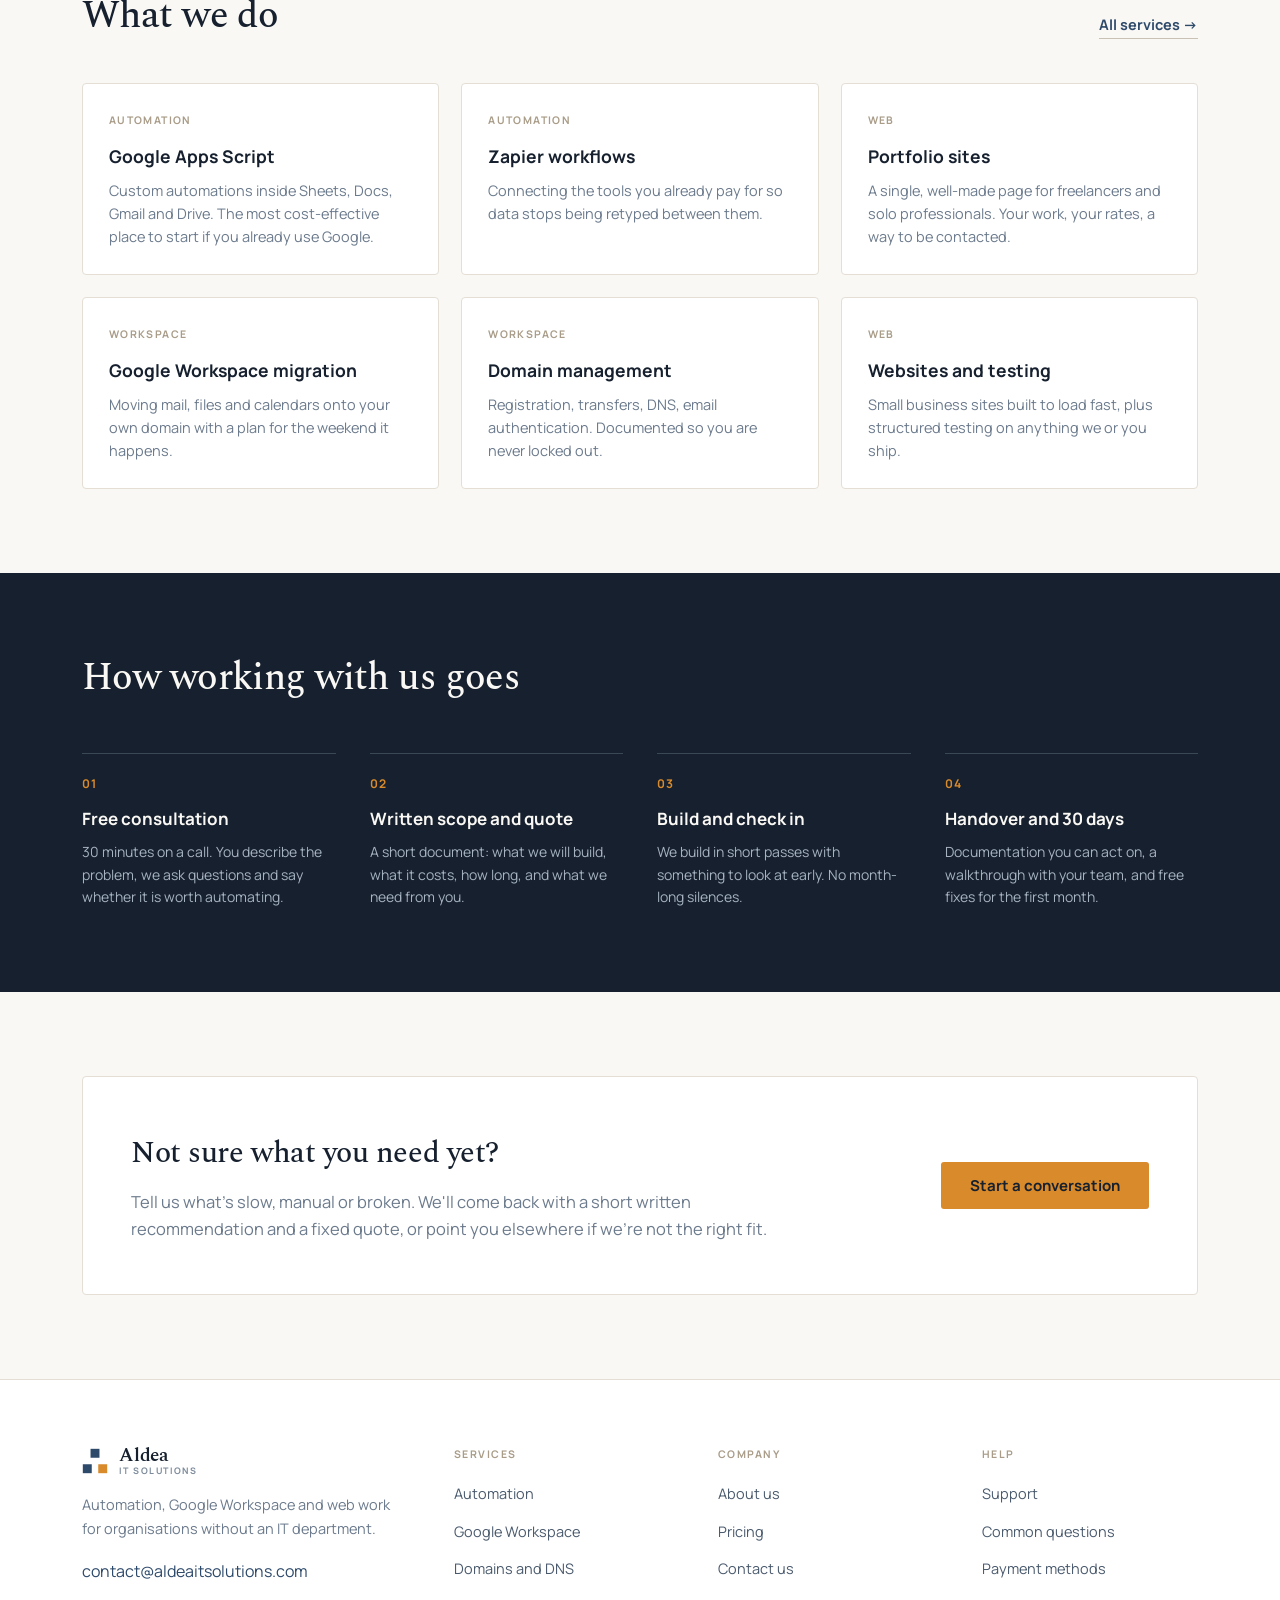
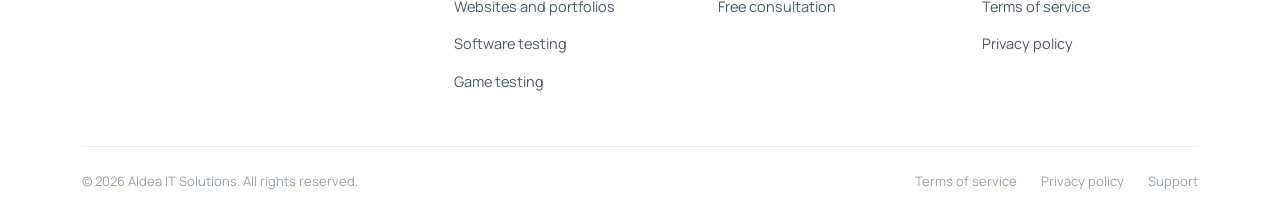
==== commit 31130187: "Add payment methods panel to pricing page + footer link - New How you can pay panel on pricing.html " ====
--- a/index.html
+++ b/index.html
@@ -256,6 +256,7 @@
           <ul>
             <li><a href="support.html">Support</a></li>
             <li><a href="support.html">Common questions</a></li>
+            <li><a href="pricing.html#payment">Payment methods</a></li>
             <li><a href="terms.html">Terms of service</a></li>
             <li><a href="privacy.html">Privacy policy</a></li>
           </ul>
--- a/assets/styles.css
+++ b/assets/styles.css
@@ -344,6 +344,21 @@
   border-radius: var(--radius); padding: 40px 38px;
 }
 .quote-box .section-title { font-size: 25px; margin-bottom: 26px; }
+
+.pay-panel {
+  margin-top: 22px; background: var(--surface); border: 1px solid var(--border);
+  border-radius: var(--radius); padding: 32px 34px;
+}
+.pay-panel__title { font-size: 17px; font-weight: 700; margin-bottom: 8px; }
+.pay-panel__note { font-size: 14.5px; color: var(--text-3); line-height: 1.6; margin: 0 0 20px; max-width: 38em; }
+.pay-methods { display: flex; flex-wrap: wrap; gap: 14px; }
+.pay-chip {
+  display: inline-flex; align-items: center; gap: 10px;
+  border: 1px solid var(--border); background: var(--bg-warm);
+  border-radius: var(--radius-sm); padding: 10px 16px;
+  font-size: 14px; font-weight: 600; color: var(--text);
+}
+.pay-chip svg { flex: none; }
 
 /* ---------- About ---------- */
 .about-grid {
